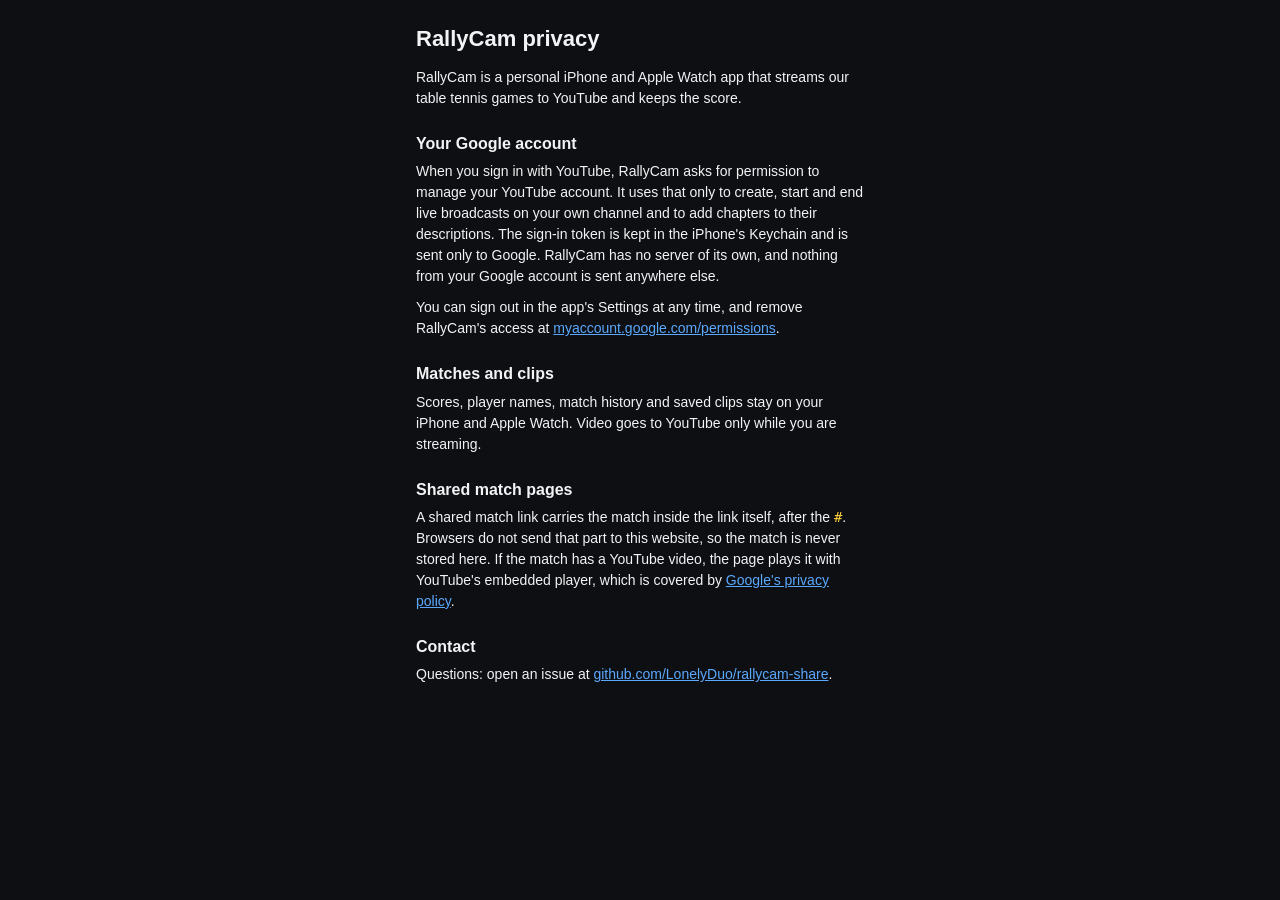
==== privacy.html @ fe504f8e "Publish share page 16ae31a" ====
<!doctype html>
<html lang="en">
<head>
  <meta charset="utf-8">
  <meta name="viewport" content="width=device-width, initial-scale=1">
  <meta name="color-scheme" content="dark">
  <meta name="theme-color" content="#0E0F12">
  <meta http-equiv="Content-Security-Policy" content="default-src 'none'; style-src 'self'; base-uri 'none'; form-action 'none'">
  <title>RallyCam privacy</title>
  <link rel="icon" href="data:,">
  <link rel="stylesheet" href="style.css">
</head>
<body>
  <main class="page prose">
    <h1>RallyCam privacy</h1>
    <p>RallyCam is a personal iPhone and Apple Watch app that streams our table tennis games to YouTube and keeps the score.</p>

    <h2>Your Google account</h2>
    <p>When you sign in with YouTube, RallyCam asks for permission to manage your YouTube account. It uses that only to create, start and end live broadcasts on your own channel and to add chapters to their descriptions. The sign-in token is kept in the iPhone's Keychain and is sent only to Google. RallyCam has no server of its own, and nothing from your Google account is sent anywhere else.</p>
    <p>You can sign out in the app's Settings at any time, and remove RallyCam's access at <a href="https://myaccount.google.com/permissions">myaccount.google.com/permissions</a>.</p>

    <h2>Matches and clips</h2>
    <p>Scores, player names, match history and saved clips stay on your iPhone and Apple Watch. Video goes to YouTube only while you are streaming.</p>

    <h2>Shared match pages</h2>
    <p>A shared match link carries the match inside the link itself, after the <code>#</code>. Browsers do not send that part to this website, so the match is never stored here. If the match has a YouTube video, the page plays it with YouTube's embedded player, which is covered by <a href="https://policies.google.com/privacy">Google's privacy policy</a>.</p>

    <h2>Contact</h2>
    <p>Questions: open an issue at <a href="https://github.com/LonelyDuo/rallycam-share/issues">github.com/LonelyDuo/rallycam-share</a>.</p>
  </main>
</body>
</html>
---- style.css ----
:root {
  --bg: #0e0f12;
  --card: #1a1c21;
  --sheet: #17191d;
  --sheet-head: #1f2228;
  --rule: #23262c;
  --sep: #262931;
  --text: #f2f3f5;
  --dim: #8b8f98;
  --num: #6b707a;
  --lose: #5d626c;
  --left: #ffd23f;
  --right: #5aa9ff;
  --left-tint: rgba(255, 210, 63, 0.16);
  --right-tint: rgba(90, 169, 255, 0.16);
}

* { box-sizing: border-box; }

html { -webkit-text-size-adjust: 100%; background: var(--bg); }

body {
  margin: 0;
  background: var(--bg);
  color: var(--text);
  font: 14px/1.4 -apple-system, BlinkMacSystemFont, "SF Pro Text", "Segoe UI", Roboto, "Helvetica Neue", Arial, sans-serif;
}

.page {
  max-width: 480px;
  margin: 0 auto;
  padding: max(16px, env(safe-area-inset-top)) 16px max(28px, env(safe-area-inset-bottom));
}

h1, h2, p { margin: 0; }

.top { margin: 4px 2px 14px; }
.eyebrow { color: var(--dim); font-size: 12px; font-weight: 600; letter-spacing: 0.04em; text-transform: uppercase; }
.top h1 { font-size: 24px; font-weight: 800; letter-spacing: -0.01em; margin-top: 2px; overflow-wrap: anywhere; }

.sec { color: var(--dim); font-size: 11px; font-weight: 700; text-transform: uppercase; letter-spacing: 0.06em; margin: 20px 2px 8px; }

/* Result card */
.hero { background: var(--card); border-radius: 16px; padding: 14px; }
.hero .r { display: flex; justify-content: space-between; align-items: center; gap: 12px; padding: 4px 0; font-weight: 700; font-size: 14px; }
.hero .nm { overflow-wrap: anywhere; }
.hero .score { font-size: 26px; font-weight: 800; font-variant-numeric: tabular-nums; }
.hero .score.win { color: var(--left); }
.hero .meta { color: var(--dim); font-size: 12px; margin-top: 6px; }

/* Watch */
.watch { display: flex; flex-wrap: wrap; align-items: center; justify-content: center; gap: 8px 16px; margin-top: 10px; }
.btn {
  flex: 1 1 100%;
  appearance: none; border: 0; border-radius: 12px; cursor: pointer;
  background: var(--left); color: var(--bg);
  font: inherit; font-size: 16px; font-weight: 700; padding: 13px 16px;
}
.btn:active { opacity: 0.85; }
.ytlink { color: var(--left); font-size: 13px; font-weight: 600; text-decoration: none; }
.player-wrap { flex: 1 1 100%; }
.player-wrap[hidden], .note[hidden] { display: none; }
.frame { aspect-ratio: 16 / 9; background: #000; border-radius: 12px; overflow: hidden; }
.frame iframe { display: block; width: 100%; height: 100%; border: 0; }
.note { background: var(--card); border-radius: 10px; color: var(--dim); font-size: 13px; padding: 10px 12px; margin-top: 8px; }
.novideo { color: var(--dim); font-size: 13px; text-align: center; margin-top: 12px; }

/* Chart */
.chart { background: var(--card); border-radius: 14px; padding: 10px 8px 6px; }
.chart .lg { display: flex; justify-content: space-between; gap: 8px; color: var(--dim); font-size: 10.5px; padding: 0 4px 4px; }
.chart .lg span { overflow: hidden; text-overflow: ellipsis; white-space: nowrap; }
.chart svg { display: block; height: 130px; }
.chart .empty { color: var(--dim); text-align: center; padding: 40px 0; }

/* Stats */
.tiles { display: grid; grid-template-columns: 1fr 1fr; gap: 8px; }
.tile { background: var(--card); border-radius: 14px; padding: 10px 12px; min-width: 0; }
.tile .k { color: var(--dim); font-size: 12px; }
.tile .v { font-size: 17px; font-weight: 800; margin-top: 3px; font-variant-numeric: tabular-nums; white-space: nowrap; overflow: hidden; text-overflow: ellipsis; }
.tile small { font-size: 11px; color: var(--dim); font-weight: 600; }

/* Scoresheet */
.sechead { display: flex; justify-content: space-between; align-items: flex-end; }
.toggle {
  appearance: none; border: 0; border-radius: 999px; cursor: pointer;
  background: var(--card); color: var(--text);
  font: inherit; font-size: 12.5px; font-weight: 600; padding: 6px 12px; margin-bottom: 6px;
}
.toggle[aria-pressed="true"] { background: var(--left); color: var(--bg); }

.sheet { background: var(--sheet); border-radius: 16px; }
.hd, .row, .tagrow { display: grid; grid-template-columns: 34px 1fr 1fr 34px; align-items: center; }
.hd {
  position: sticky; top: 0; z-index: 2;
  background: var(--sheet-head); padding: 10px 0 9px;
  border-radius: 16px 16px 0 0;
}
.hd .tm { text-align: center; font-size: 11px; font-weight: 800; letter-spacing: 0.02em; line-height: 1.25; padding: 0 2px; overflow-wrap: anywhere; }
.left { --c: var(--left); --tint: var(--left-tint); }
.right { --c: var(--right); --tint: var(--right-tint); }
.hd .tm { color: var(--c); }

.row { border-top: 1px solid var(--rule); min-height: 40px; }
.row[data-play] { cursor: pointer; -webkit-tap-highlight-color: transparent; }
.row[data-play]:active, .row.playing { background: rgba(255, 255, 255, 0.05); }
.row:focus-visible { outline: 2px solid var(--right); outline-offset: -2px; }
.row .n { text-align: center; color: var(--num); font-size: 11.5px; font-variant-numeric: tabular-nums; }
.cell {
  position: relative; display: flex; align-items: center; justify-content: center;
  align-self: stretch;
  font-size: 17px; font-weight: 600; color: var(--lose); font-variant-numeric: tabular-nums;
}
/* Rounded tinted winning cell: no edge line, no bar. */
.cell.won { background: var(--tint); color: var(--c); font-weight: 800; border-radius: 9px; margin: 3px 4px; }
.cell .sv { position: absolute; left: 10px; font-size: 9.5px; font-weight: 700; color: var(--dim); letter-spacing: 0.02em; }
.cell.won .sv { left: 10px; color: var(--c); opacity: 0.8; }
.act { text-align: center; color: var(--dim); font-size: 12px; }
.act .st { color: var(--left); font-size: 14px; }
.act .pl { color: var(--right); font-size: 10px; }

.tagrow { border-top: 1px solid var(--rule); }
.tag {
  grid-column: 2 / 4; justify-self: center; margin: 6px 0; max-width: 100%;
  font-size: 10.5px; font-weight: 800; letter-spacing: 0.02em; text-align: center;
  color: var(--c); border: 1px solid var(--c); border-radius: 999px; padding: 3px 10px; background: var(--tint);
}
.tag.gp { color: var(--text); border-color: var(--lose); background: var(--rule); }
.tag.win { color: var(--bg); background: var(--c); }
.sheet > :last-child { border-radius: 0 0 16px 16px; }

.empty-hl { display: none; color: var(--dim); font-size: 13px; text-align: center; padding: 14px; }
.sheet.hl-only .row:not(.hl), .sheet.hl-only .tagrow:not(.hl) { display: none; }
.sheet.hl-only[data-stars="0"] .empty-hl { display: block; }

.key { color: var(--dim); font-size: 11.5px; margin: 10px 4px 0; line-height: 1.5; }
.key b { color: var(--text); }

.message { text-align: center; padding: 20vh 0 0; }
.message h1 { font-size: 24px; font-weight: 800; margin-bottom: 8px; }
main > .message { color: var(--dim); }
.message p { color: var(--text); font-size: 16px; }

@media (prefers-reduced-motion: reduce) { * { scroll-behavior: auto !important; } }

/* The privacy page: plain reading text. */
.prose { padding-top: 24px; padding-bottom: 40px; }
.prose h1 { font-size: 22px; margin: 0 0 12px; }
.prose h2 { font-size: 16px; margin: 24px 0 6px; }
.prose p { color: var(--text); margin: 0 0 10px; line-height: 1.5; }
.prose a { color: var(--right); }
.prose code { color: var(--left); }
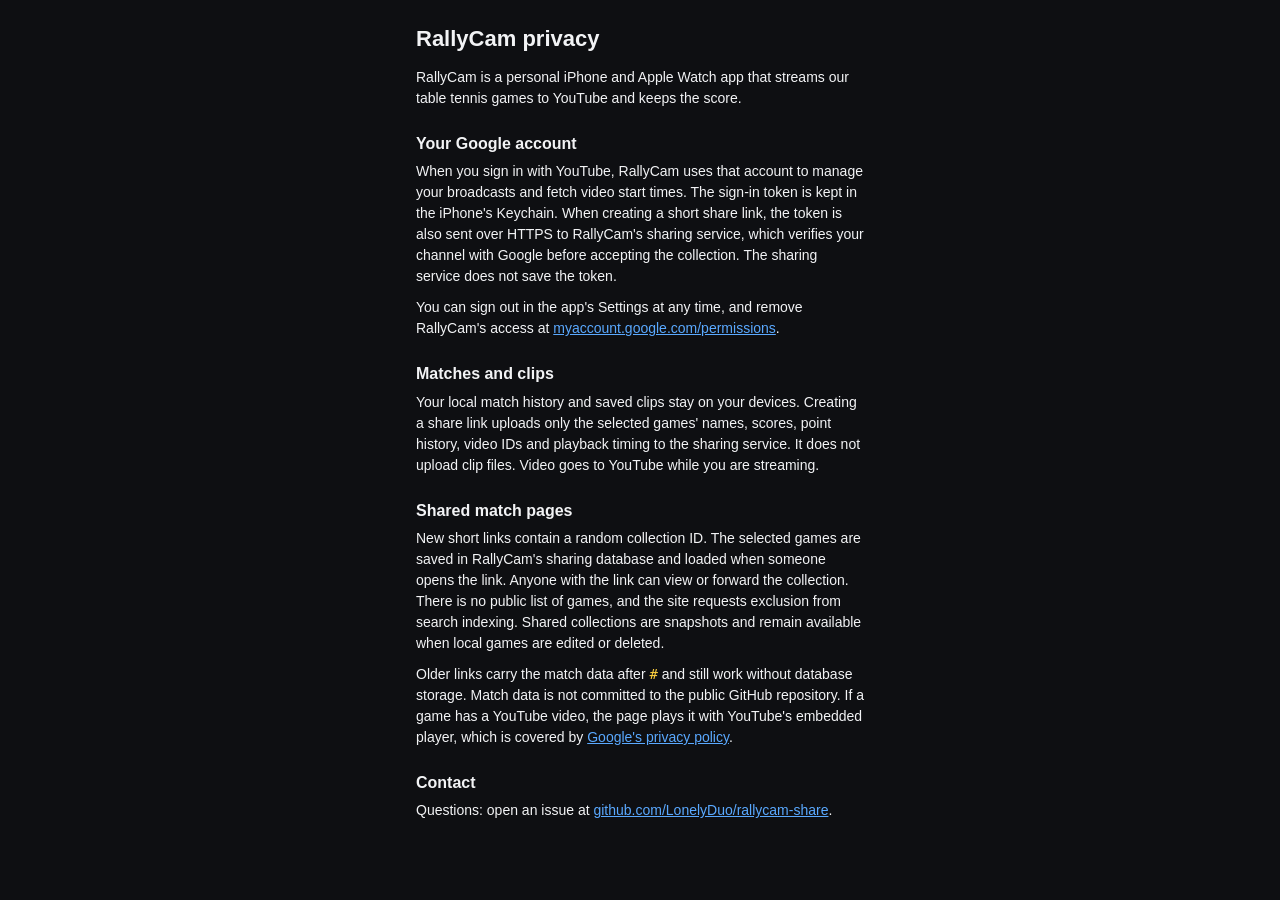
==== commit e85dd4fa: "Load saved collections from short share links" ====
--- a/privacy.html
+++ b/privacy.html
@@ -1,6 +1,7 @@
 <!doctype html>
 <html lang="en">
 <head>
+  <meta name="robots" content="noindex, nofollow">
   <meta charset="utf-8">
   <meta name="viewport" content="width=device-width, initial-scale=1">
   <meta name="color-scheme" content="dark">
@@ -16,14 +17,15 @@
     <p>RallyCam is a personal iPhone and Apple Watch app that streams our table tennis games to YouTube and keeps the score.</p>
 
     <h2>Your Google account</h2>
-    <p>When you sign in with YouTube, RallyCam asks for permission to manage your YouTube account. It uses that only to create, start and end live broadcasts on your own channel and to add chapters to their descriptions. The sign-in token is kept in the iPhone's Keychain and is sent only to Google. RallyCam has no server of its own, and nothing from your Google account is sent anywhere else.</p>
+    <p>When you sign in with YouTube, RallyCam uses that account to manage your broadcasts and fetch video start times. The sign-in token is kept in the iPhone's Keychain. When creating a short share link, the token is also sent over HTTPS to RallyCam's sharing service, which verifies your channel with Google before accepting the collection. The sharing service does not save the token.</p>
     <p>You can sign out in the app's Settings at any time, and remove RallyCam's access at <a href="https://myaccount.google.com/permissions">myaccount.google.com/permissions</a>.</p>
 
     <h2>Matches and clips</h2>
-    <p>Scores, player names, match history and saved clips stay on your iPhone and Apple Watch. Video goes to YouTube only while you are streaming.</p>
+    <p>Your local match history and saved clips stay on your devices. Creating a share link uploads only the selected games' names, scores, point history, video IDs and playback timing to the sharing service. It does not upload clip files. Video goes to YouTube while you are streaming.</p>
 
     <h2>Shared match pages</h2>
-    <p>A shared match link carries the match inside the link itself, after the <code>#</code>. Browsers do not send that part to this website, so the match is never stored here. If the match has a YouTube video, the page plays it with YouTube's embedded player, which is covered by <a href="https://policies.google.com/privacy">Google's privacy policy</a>.</p>
+    <p>New short links contain a random collection ID. The selected games are saved in RallyCam's sharing database and loaded when someone opens the link. Anyone with the link can view or forward the collection. There is no public list of games, and the site requests exclusion from search indexing. Shared collections are snapshots and remain available when local games are edited or deleted.</p>
+    <p>Older links carry the match data after <code>#</code> and still work without database storage. Match data is not committed to the public GitHub repository. If a game has a YouTube video, the page plays it with YouTube's embedded player, which is covered by <a href="https://policies.google.com/privacy">Google's privacy policy</a>.</p>
 
     <h2>Contact</h2>
     <p>Questions: open an issue at <a href="https://github.com/LonelyDuo/rallycam-share/issues">github.com/LonelyDuo/rallycam-share</a>.</p>
--- a/style.css
+++ b/style.css
@@ -33,6 +33,45 @@
 }
 
 h1, h2, p { margin: 0; }
+
+/* A collection keeps every game in the same page, with its own video and timing. */
+.collection { max-width: 520px; margin: 0 auto; padding-top: max(20px, env(safe-area-inset-top)); }
+.collection-top { padding: 12px 20px 22px; border-bottom: 1px solid var(--rule); }
+.collection-top h1 { font-size: clamp(26px, 6vw, 36px); font-weight: 800; margin-top: 8px; overflow-wrap: anywhere; }
+.collection-count { color: var(--dim); margin-top: 8px; }
+.collection-nav { margin: 18px 16px 0; }
+.match-picker { background: var(--card); border: 1px solid var(--sep); border-radius: 18px; overflow: clip; }
+.match-picker summary { padding: 18px; cursor: pointer; list-style: none; }
+.match-picker summary::-webkit-details-marker { display: none; }
+.picker-current { display: block; }
+.picker-current-meta { display: flex; align-items: center; justify-content: space-between; gap: 12px; margin-bottom: 14px; color: var(--left); font-size: 12px; font-weight: 700; }
+.picker-change { display: inline-flex; align-items: center; gap: 7px; color: var(--dim); font-weight: 500; }
+.picker-chevron { display: inline-block; font-size: 20px; line-height: 14px; transition: transform 150ms; }
+.match-picker[open] .picker-chevron { transform: rotate(180deg); }
+.picker-teams { display: grid; gap: 8px; }
+.picker-team { display: grid; grid-template-columns: minmax(0, 1fr) auto; align-items: center; column-gap: 20px; text-align: left; color: var(--text); font-size: 15px; font-weight: 600; }
+.picker-team > span { overflow-wrap: anywhere; }
+.picker-team b { min-width: 30px; text-align: right; font-size: 23px; line-height: 1.1; font-weight: 800; font-variant-numeric: tabular-nums; }
+.picker-team.is-winner b { color: var(--left); }
+.picker-panel { padding: 0 8px 8px; border-top: 1px solid var(--sep); }
+.picker-panel-title { padding: 16px 10px 10px; color: var(--dim); font-size: 10px; font-weight: 700; text-transform: uppercase; letter-spacing: 1.5px; }
+.picker-list { display: grid; gap: 5px; max-height: 350px; overflow-y: auto; overscroll-behavior: contain; scrollbar-color: var(--num) transparent; }
+.picker-choice { display: flex; gap: 12px; width: 100%; min-width: 0; padding: 14px 10px; border: 1px solid transparent; border-radius: 12px; background: transparent; color: var(--text); font: inherit; cursor: pointer; }
+.picker-choice:hover { background: rgba(255,255,255,0.04); }
+.picker-choice.is-selected { background: rgba(255,210,63,0.06); border-color: rgba(255,210,63,0.28); }
+.picker-number { display: grid; place-items: center; flex: 0 0 26px; height: 26px; border: 1px solid var(--sep); border-radius: 50%; color: var(--dim); font-size: 11px; }
+.is-selected .picker-number { color: var(--bg); background: var(--left); border-color: var(--left); font-weight: 800; }
+.picker-choice-content { flex: 1; min-width: 0; }
+.picker-choice-meta { display: flex; justify-content: space-between; gap: 10px; margin-bottom: 10px; color: var(--dim); font-size: 10px; text-align: left; }
+.is-selected .picker-choice-meta > span { color: var(--left); }
+.picker-choice .picker-team { font-size: 13px; font-weight: 500; }
+.picker-choice .picker-team b { font-size: 18px; }
+.collection-buttons { display: flex; gap: 10px; margin-top: 12px; }
+.collection-buttons button { flex: 1; padding: 12px 8px; border: 0; border-radius: 10px; background: var(--sheet-head); color: var(--text); font: inherit; font-weight: 600; cursor: pointer; }
+.collection-buttons button:disabled { opacity: 0.35; cursor: default; }
+.collection-buttons button:not(:disabled):last-child { background: var(--left); color: var(--bg); }
+button:focus-visible, summary:focus-visible, a:focus-visible { outline: 2px solid var(--left); outline-offset: -3px; }
+@media (prefers-reduced-motion: reduce) { .picker-chevron { transition: none; } }
 
 .top { margin: 4px 2px 14px; }
 .eyebrow { color: var(--dim); font-size: 12px; font-weight: 600; letter-spacing: 0.04em; text-transform: uppercase; }
